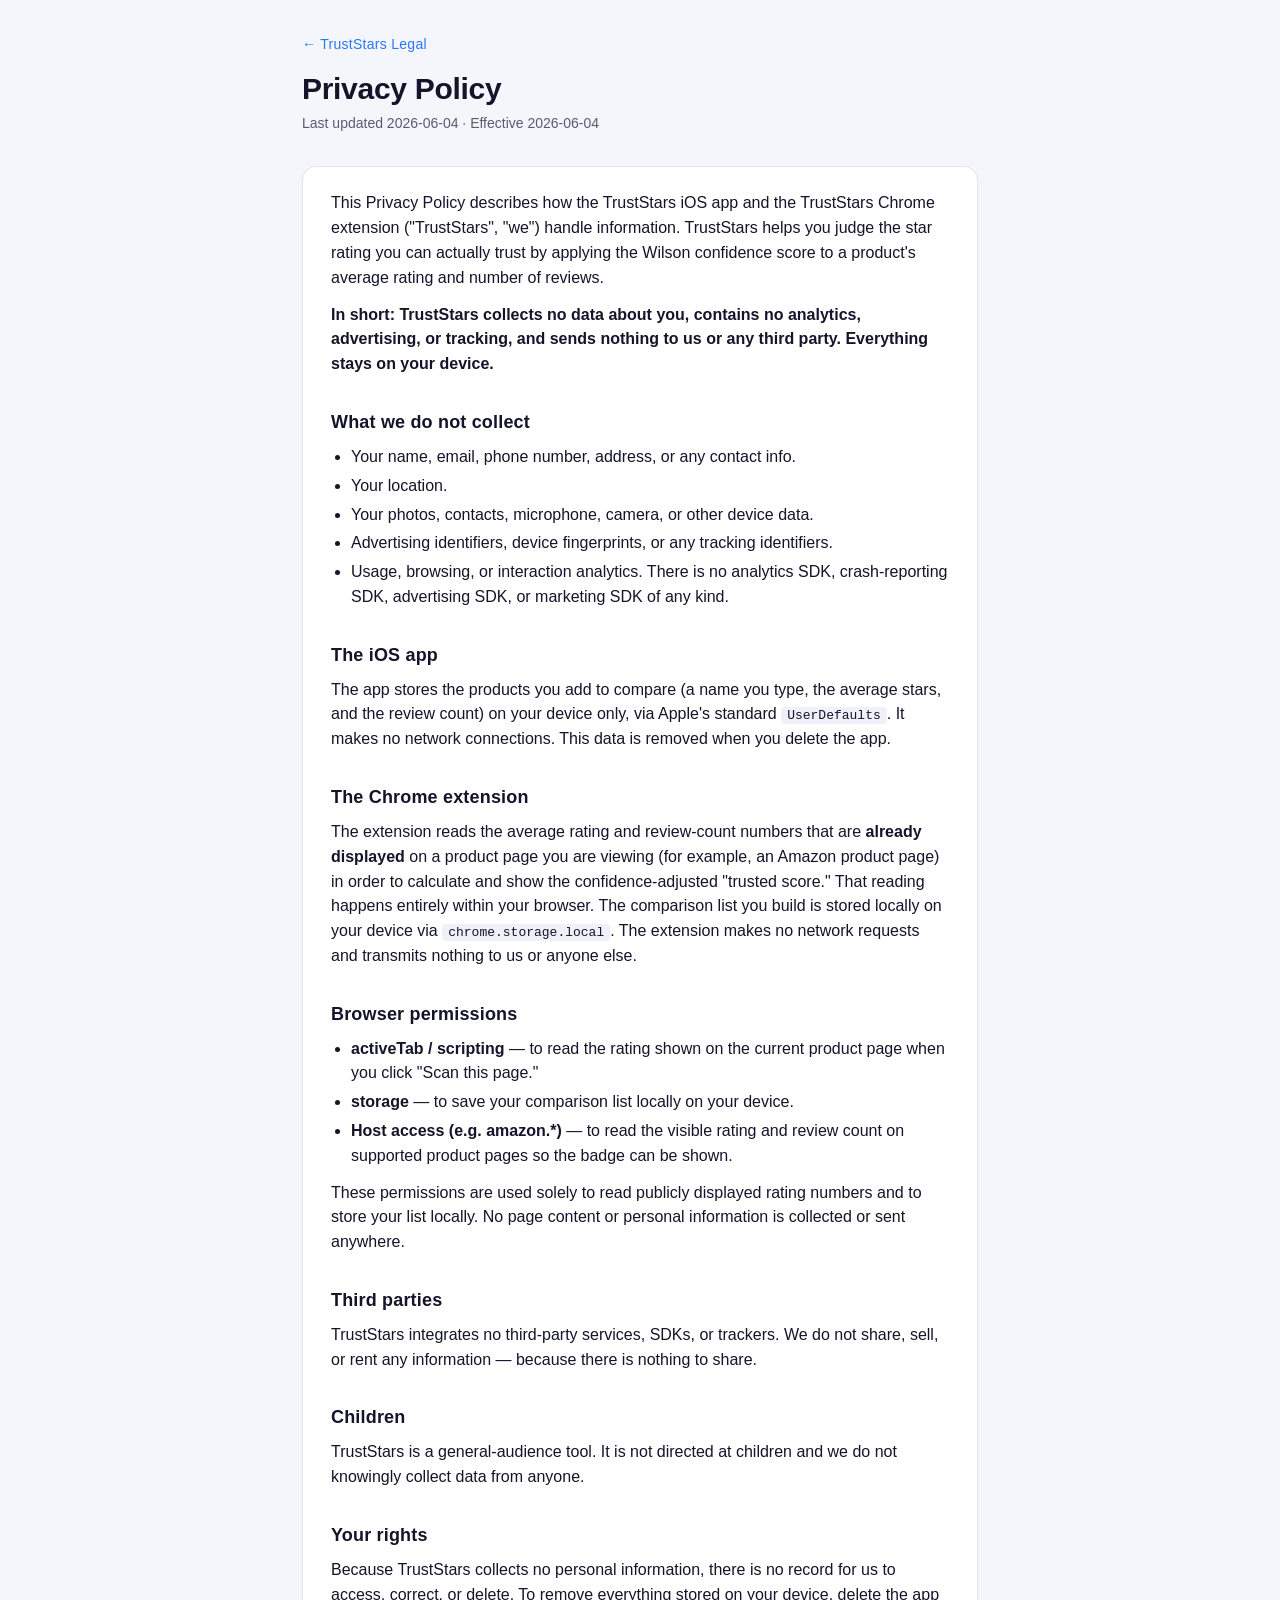
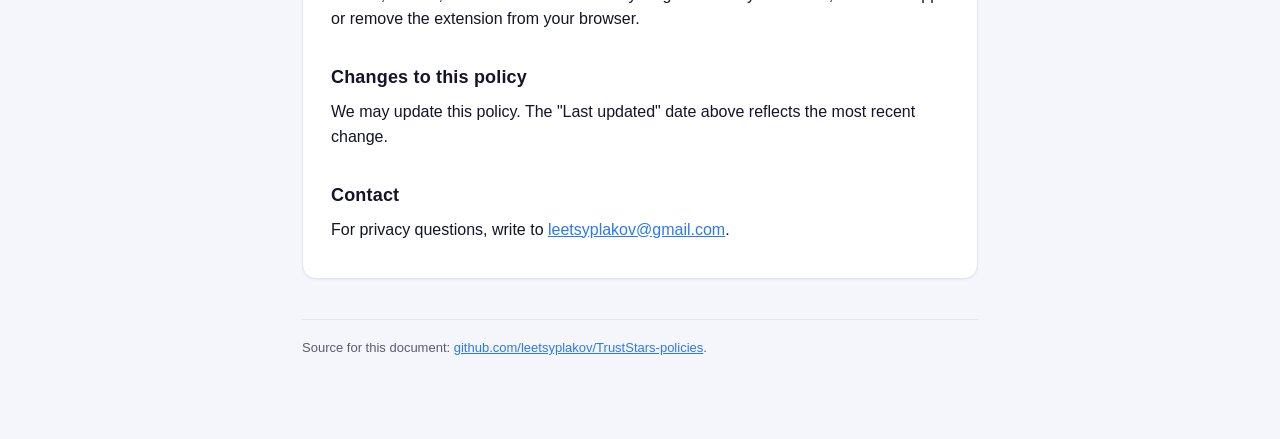
==== privacy.html @ 1eb6f5e9 "TrustStars legal: privacy policy and terms Static GitHub Pages site for the TrustStars app + Chrome " ====
<!doctype html>
<html lang="en">
<head>
<meta charset="utf-8" />
<meta name="viewport" content="width=device-width, initial-scale=1" />
<title>TrustStars — Privacy Policy</title>
<link rel="stylesheet" href="style.css" />
</head>
<body>
<div class="wrap">
    <header>
        <a href="./">← TrustStars Legal</a>
        <h1>Privacy Policy</h1>
        <p class="lede">Last updated 2026-06-04 · Effective 2026-06-04</p>
    </header>

    <div class="card">
        <p>This Privacy Policy describes how the TrustStars iOS app and the TrustStars Chrome
        extension ("TrustStars", "we") handle information. TrustStars helps you judge the star rating you
        can actually trust by applying the Wilson confidence score to a product's average rating and
        number of reviews.</p>

        <p><strong>In short: TrustStars collects no data about you, contains no analytics, advertising,
        or tracking, and sends nothing to us or any third party. Everything stays on your device.</strong></p>

        <h2>What we do not collect</h2>
        <ul>
            <li>Your name, email, phone number, address, or any contact info.</li>
            <li>Your location.</li>
            <li>Your photos, contacts, microphone, camera, or other device data.</li>
            <li>Advertising identifiers, device fingerprints, or any tracking identifiers.</li>
            <li>Usage, browsing, or interaction analytics. There is no analytics SDK, crash-reporting
                SDK, advertising SDK, or marketing SDK of any kind.</li>
        </ul>

        <h2>The iOS app</h2>
        <p>The app stores the products you add to compare (a name you type, the average stars, and the
        review count) on your device only, via Apple's standard <code>UserDefaults</code>. It makes no
        network connections. This data is removed when you delete the app.</p>

        <h2>The Chrome extension</h2>
        <p>The extension reads the average rating and review-count numbers that are <strong>already
        displayed</strong> on a product page you are viewing (for example, an Amazon product page) in
        order to calculate and show the confidence-adjusted "trusted score." That reading happens
        entirely within your browser. The comparison list you build is stored locally on your device via
        <code>chrome.storage.local</code>. The extension makes no network requests and transmits nothing
        to us or anyone else.</p>

        <h2>Browser permissions</h2>
        <ul>
            <li><strong>activeTab / scripting</strong> — to read the rating shown on the current product
                page when you click "Scan this page."</li>
            <li><strong>storage</strong> — to save your comparison list locally on your device.</li>
            <li><strong>Host access (e.g. amazon.*)</strong> — to read the visible rating and review
                count on supported product pages so the badge can be shown.</li>
        </ul>
        <p>These permissions are used solely to read publicly displayed rating numbers and to store your
        list locally. No page content or personal information is collected or sent anywhere.</p>

        <h2>Third parties</h2>
        <p>TrustStars integrates no third-party services, SDKs, or trackers. We do not share, sell, or
        rent any information — because there is nothing to share.</p>

        <h2>Children</h2>
        <p>TrustStars is a general-audience tool. It is not directed at children and we do not knowingly
        collect data from anyone.</p>

        <h2>Your rights</h2>
        <p>Because TrustStars collects no personal information, there is no record for us to access,
        correct, or delete. To remove everything stored on your device, delete the app or remove the
        extension from your browser.</p>

        <h2>Changes to this policy</h2>
        <p>We may update this policy. The "Last updated" date above reflects the most recent change.</p>

        <h2>Contact</h2>
        <p>For privacy questions, write to
        <a href="mailto:leetsyplakov@gmail.com">leetsyplakov@gmail.com</a>.</p>
    </div>

    <footer>
        Source for this document:
        <a href="https://github.com/leetsyplakov/TrustStars-policies/blob/main/privacy.html" target="_blank" rel="noopener">github.com/leetsyplakov/TrustStars-policies</a>.
    </footer>
</div>
</body>
</html>
---- style.css ----
:root {
    --bg: #f5f6fb;
    --card: #ffffff;
    --text: #14142a;
    --muted: #5a5a72;
    --accent: #2a78f5;
    --star: #f0a500;
    --border: #e3e6ec;
    --code-bg: #eef1f8;
}

@media (prefers-color-scheme: dark) {
    :root {
        --bg: #0f1426;
        --card: #1a2138;
        --text: #ecedf6;
        --muted: #a3a8bd;
        --accent: #6fa8ff;
        --star: #ffc73a;
        --border: #2a3350;
        --code-bg: #1f2742;
    }
}

* { box-sizing: border-box; }
html { -webkit-text-size-adjust: 100%; }
body {
    margin: 0;
    background: var(--bg);
    color: var(--text);
    font: 16px/1.55 -apple-system, BlinkMacSystemFont, "SF Pro Text", Helvetica, Arial, sans-serif;
}
.wrap { max-width: 720px; margin: 0 auto; padding: 32px 22px 80px; }
header { margin-bottom: 32px; }
header a { color: var(--accent); text-decoration: none; font-size: 14px; letter-spacing: 0.02em; }
.brand { font-size: 22px; }
.brand .star { color: var(--star); }
h1 { font-size: 30px; line-height: 1.2; margin: 14px 0 6px; letter-spacing: -0.01em; }
.lede { color: var(--muted); margin: 0 0 28px; font-size: 14px; }
h2 { font-size: 18px; margin: 32px 0 8px; letter-spacing: 0.01em; }
p, ul { margin: 0 0 12px; }
ul { padding-left: 20px; }
li { margin: 4px 0; }
a { color: var(--accent); }
strong { color: var(--text); }
.card {
    background: var(--card); border: 1px solid var(--border); border-radius: 14px;
    padding: 24px 28px; box-shadow: 0 1px 2px rgba(20, 20, 42, 0.05);
}
code { background: var(--code-bg); padding: 1px 6px; border-radius: 4px; font: 13px/1.5 "SF Mono", Menlo, monospace; }
footer { margin-top: 40px; padding-top: 18px; border-top: 1px solid var(--border); color: var(--muted); font-size: 13px; }
footer a { color: var(--accent); }
.list-card {
    display: block; padding: 18px 22px; margin-top: 14px;
    background: var(--card); border: 1px solid var(--border); border-radius: 12px;
    text-decoration: none; color: var(--text);
    transition: transform 0.1s ease, box-shadow 0.1s ease;
}
.list-card:hover { transform: translateY(-1px); box-shadow: 0 4px 14px rgba(42, 120, 245, 0.12); }
.list-card h3 { margin: 0 0 4px; font-size: 17px; color: var(--accent); }
.list-card p { margin: 0; color: var(--muted); font-size: 14px; }
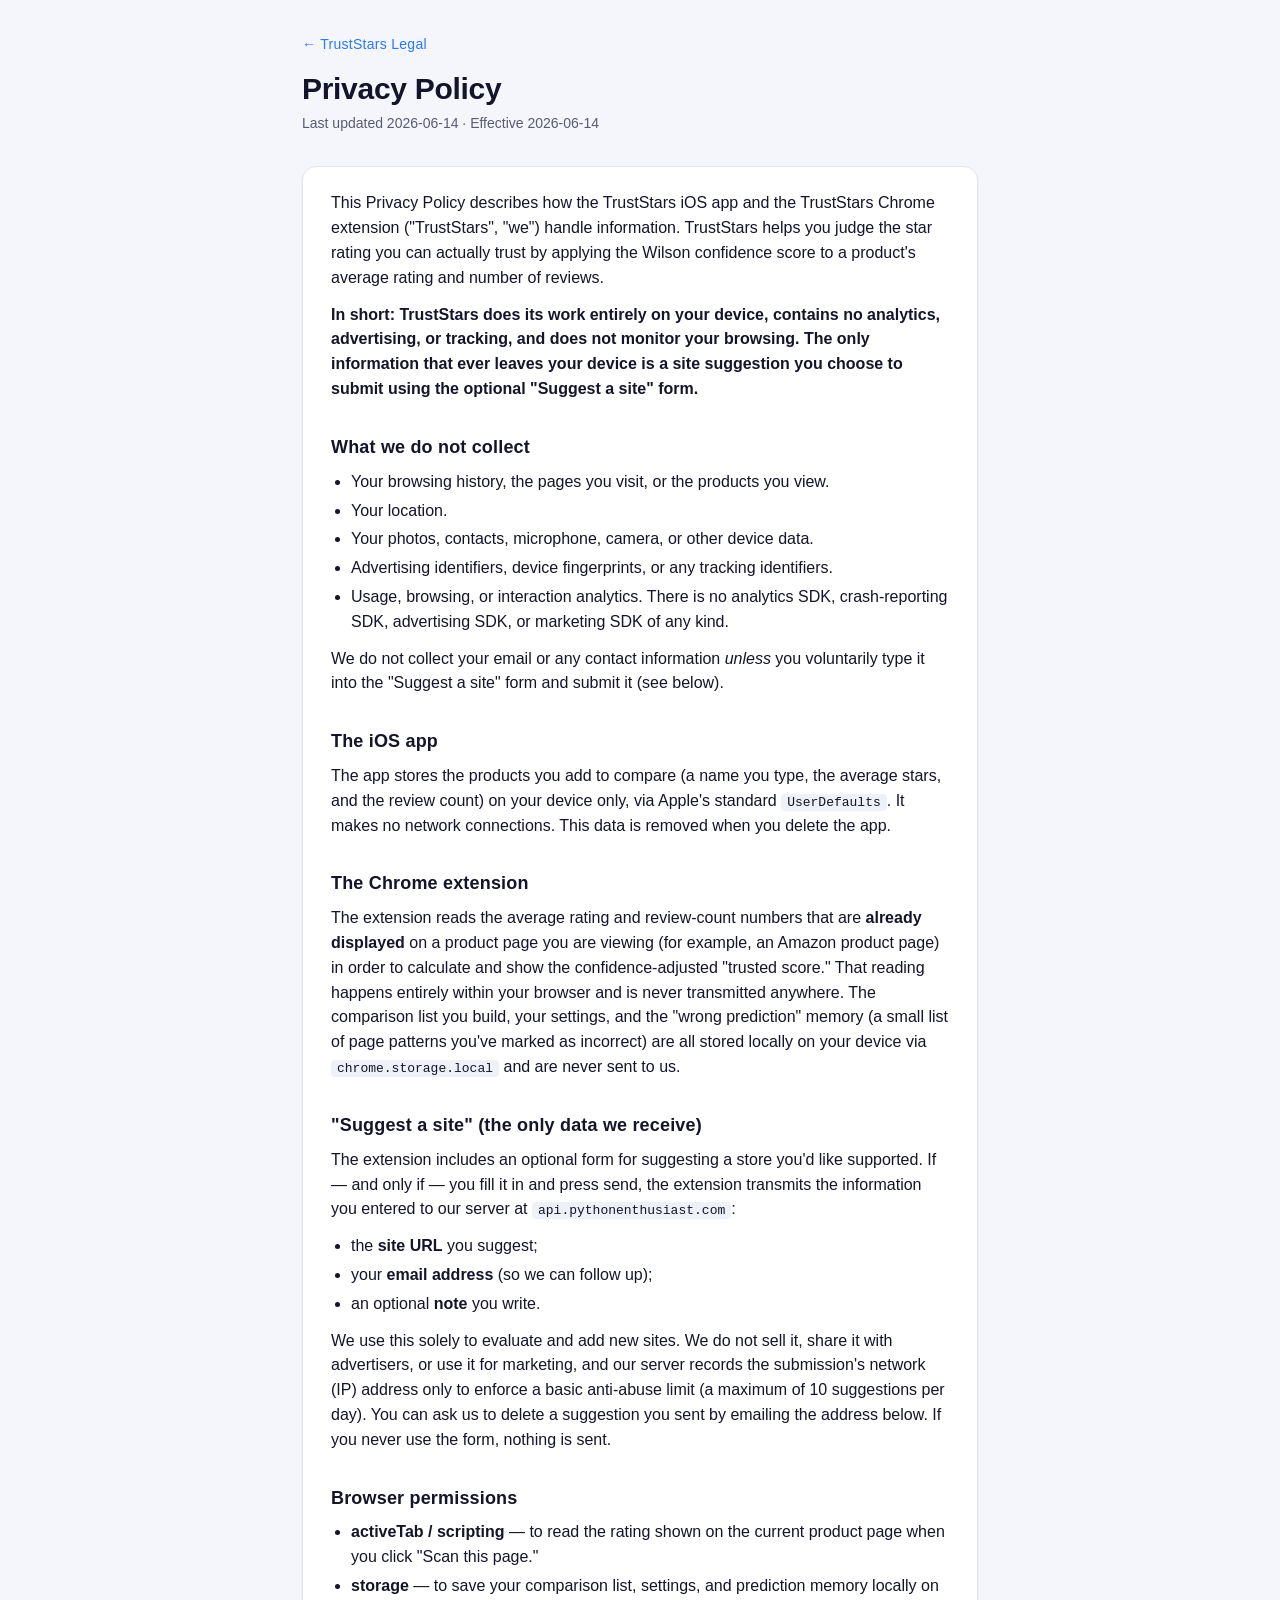
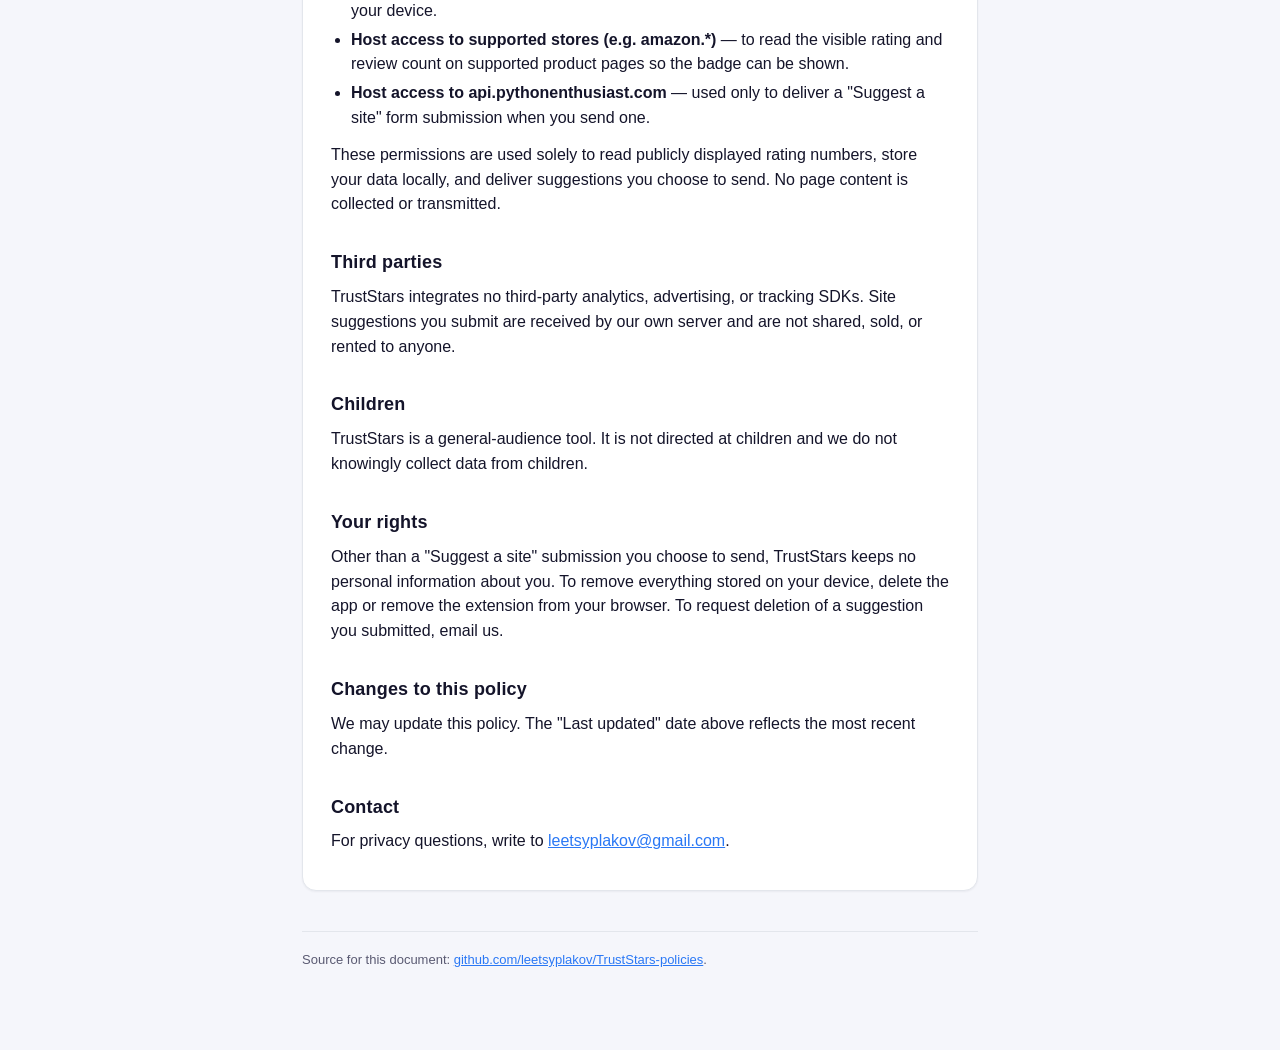
==== commit f1d4b865: "Add Supported Sites page; publish updated privacy policy Co-Authored-By: Claude Opus 4.8 <noreply@an" ====
--- a/privacy.html
+++ b/privacy.html
@@ -11,7 +11,7 @@
     <header>
         <a href="./">← TrustStars Legal</a>
         <h1>Privacy Policy</h1>
-        <p class="lede">Last updated 2026-06-04 · Effective 2026-06-04</p>
+        <p class="lede">Last updated 2026-06-14 · Effective 2026-06-14</p>
     </header>
 
     <div class="card">
@@ -20,18 +20,22 @@
         can actually trust by applying the Wilson confidence score to a product's average rating and
         number of reviews.</p>
 
-        <p><strong>In short: TrustStars collects no data about you, contains no analytics, advertising,
-        or tracking, and sends nothing to us or any third party. Everything stays on your device.</strong></p>
+        <p><strong>In short: TrustStars does its work entirely on your device, contains no analytics,
+        advertising, or tracking, and does not monitor your browsing. The only information that ever
+        leaves your device is a site suggestion you choose to submit using the optional
+        "Suggest a site" form.</strong></p>
 
         <h2>What we do not collect</h2>
         <ul>
-            <li>Your name, email, phone number, address, or any contact info.</li>
+            <li>Your browsing history, the pages you visit, or the products you view.</li>
             <li>Your location.</li>
             <li>Your photos, contacts, microphone, camera, or other device data.</li>
             <li>Advertising identifiers, device fingerprints, or any tracking identifiers.</li>
             <li>Usage, browsing, or interaction analytics. There is no analytics SDK, crash-reporting
                 SDK, advertising SDK, or marketing SDK of any kind.</li>
         </ul>
+        <p>We do not collect your email or any contact information <em>unless</em> you voluntarily type it
+        into the "Suggest a site" form and submit it (see below).</p>
 
         <h2>The iOS app</h2>
         <p>The app stores the products you add to compare (a name you type, the average stars, and the
@@ -42,33 +46,51 @@
         <p>The extension reads the average rating and review-count numbers that are <strong>already
         displayed</strong> on a product page you are viewing (for example, an Amazon product page) in
         order to calculate and show the confidence-adjusted "trusted score." That reading happens
-        entirely within your browser. The comparison list you build is stored locally on your device via
-        <code>chrome.storage.local</code>. The extension makes no network requests and transmits nothing
-        to us or anyone else.</p>
+        entirely within your browser and is never transmitted anywhere. The comparison list you build,
+        your settings, and the "wrong prediction" memory (a small list of page patterns you've marked as
+        incorrect) are all stored locally on your device via <code>chrome.storage.local</code> and are
+        never sent to us.</p>
+
+        <h2>"Suggest a site" (the only data we receive)</h2>
+        <p>The extension includes an optional form for suggesting a store you'd like supported. If — and
+        only if — you fill it in and press send, the extension transmits the information you entered to
+        our server at <code>api.pythonenthusiast.com</code>:</p>
+        <ul>
+            <li>the <strong>site URL</strong> you suggest;</li>
+            <li>your <strong>email address</strong> (so we can follow up);</li>
+            <li>an optional <strong>note</strong> you write.</li>
+        </ul>
+        <p>We use this solely to evaluate and add new sites. We do not sell it, share it with advertisers,
+        or use it for marketing, and our server records the submission's network (IP) address only to
+        enforce a basic anti-abuse limit (a maximum of 10 suggestions per day). You can ask us to delete a
+        suggestion you sent by emailing the address below. If you never use the form, nothing is sent.</p>
 
         <h2>Browser permissions</h2>
         <ul>
             <li><strong>activeTab / scripting</strong> — to read the rating shown on the current product
                 page when you click "Scan this page."</li>
-            <li><strong>storage</strong> — to save your comparison list locally on your device.</li>
-            <li><strong>Host access (e.g. amazon.*)</strong> — to read the visible rating and review
-                count on supported product pages so the badge can be shown.</li>
+            <li><strong>storage</strong> — to save your comparison list, settings, and prediction memory
+                locally on your device.</li>
+            <li><strong>Host access to supported stores (e.g. amazon.*)</strong> — to read the visible
+                rating and review count on supported product pages so the badge can be shown.</li>
+            <li><strong>Host access to api.pythonenthusiast.com</strong> — used only to deliver a
+                "Suggest a site" form submission when you send one.</li>
         </ul>
-        <p>These permissions are used solely to read publicly displayed rating numbers and to store your
-        list locally. No page content or personal information is collected or sent anywhere.</p>
+        <p>These permissions are used solely to read publicly displayed rating numbers, store your data
+        locally, and deliver suggestions you choose to send. No page content is collected or transmitted.</p>
 
         <h2>Third parties</h2>
-        <p>TrustStars integrates no third-party services, SDKs, or trackers. We do not share, sell, or
-        rent any information — because there is nothing to share.</p>
+        <p>TrustStars integrates no third-party analytics, advertising, or tracking SDKs. Site suggestions
+        you submit are received by our own server and are not shared, sold, or rented to anyone.</p>
 
         <h2>Children</h2>
         <p>TrustStars is a general-audience tool. It is not directed at children and we do not knowingly
-        collect data from anyone.</p>
+        collect data from children.</p>
 
         <h2>Your rights</h2>
-        <p>Because TrustStars collects no personal information, there is no record for us to access,
-        correct, or delete. To remove everything stored on your device, delete the app or remove the
-        extension from your browser.</p>
+        <p>Other than a "Suggest a site" submission you choose to send, TrustStars keeps no personal
+        information about you. To remove everything stored on your device, delete the app or remove the
+        extension from your browser. To request deletion of a suggestion you submitted, email us.</p>
 
         <h2>Changes to this policy</h2>
         <p>We may update this policy. The "Last updated" date above reflects the most recent change.</p>
--- a/style.css
+++ b/style.css
@@ -59,3 +59,9 @@
 .list-card:hover { transform: translateY(-1px); box-shadow: 0 4px 14px rgba(42, 120, 245, 0.12); }
 .list-card h3 { margin: 0 0 4px; font-size: 17px; color: var(--accent); }
 .list-card p { margin: 0; color: var(--muted); font-size: 14px; }
+.sites { width: 100%; border-collapse: collapse; margin: 8px 0 4px; font-size: 14px; }
+.sites th, .sites td { text-align: left; padding: 9px 10px; border-bottom: 1px solid var(--border); vertical-align: top; }
+.sites th { color: var(--muted); font-size: 11px; text-transform: uppercase; letter-spacing: 0.06em; }
+.sites td:first-child { font-weight: 600; white-space: nowrap; padding-right: 18px; }
+.sites code { font-size: 12px; }
+.note { color: var(--muted); font-size: 13px; margin-top: 14px; }
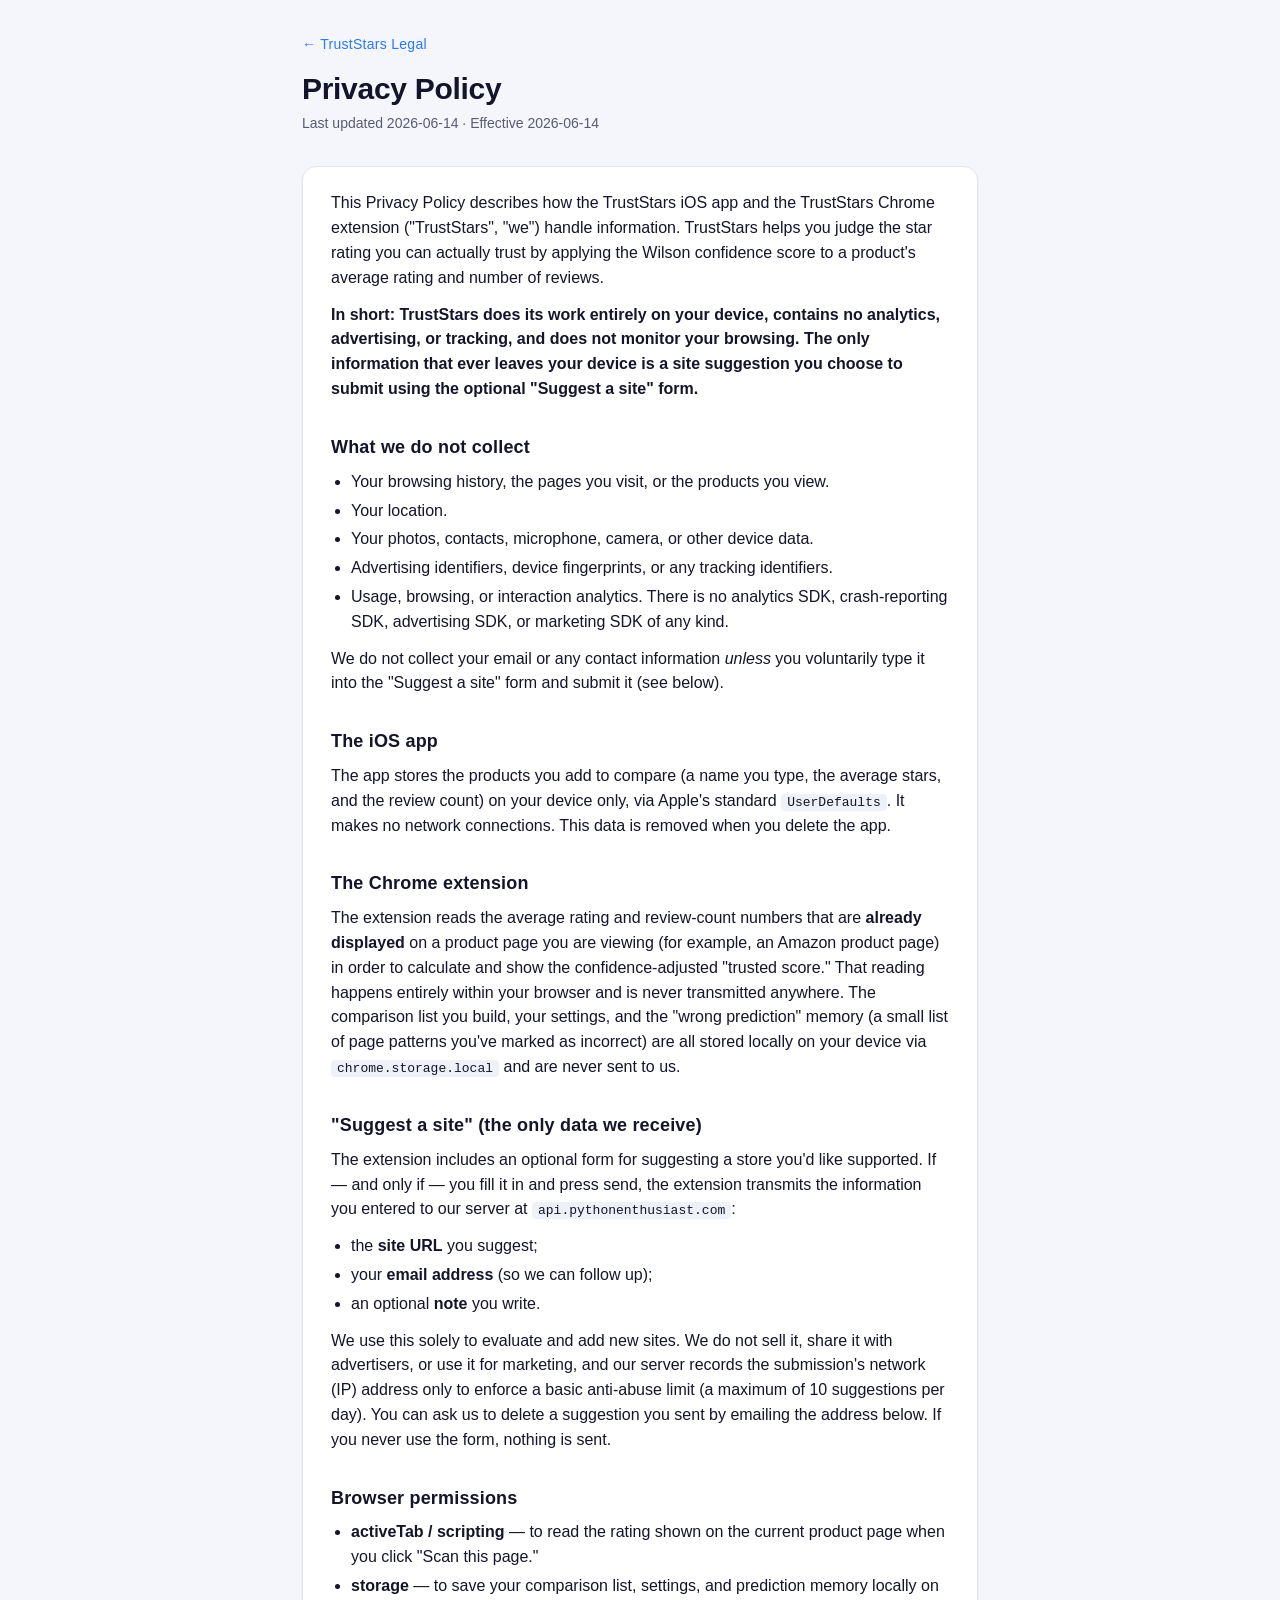
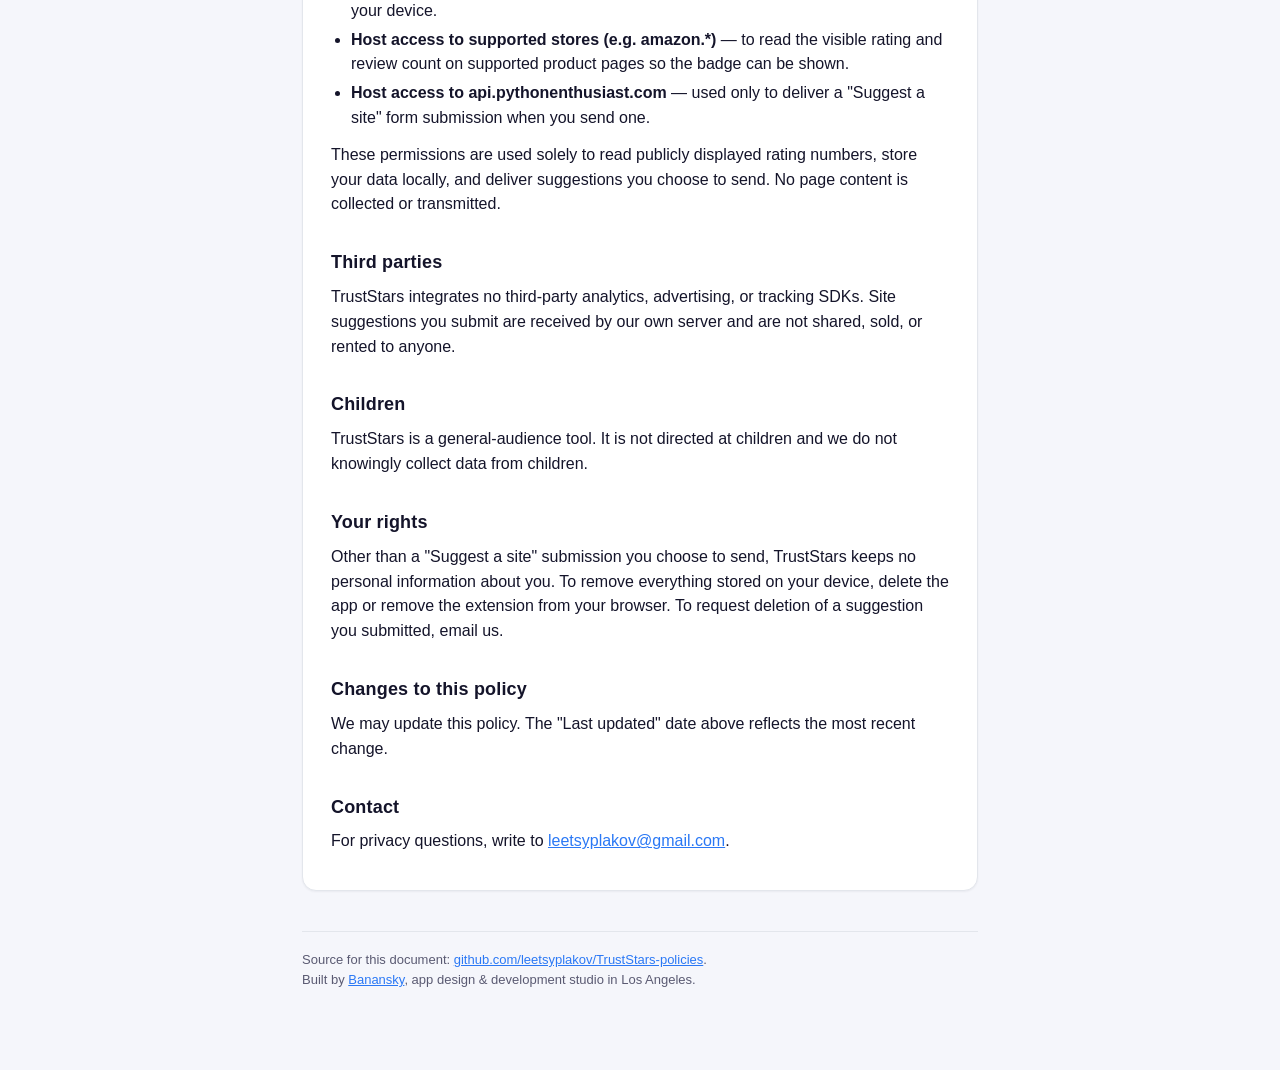
==== commit dfe38b24: "Footer: link to Banansky (app studio behind the app)" ====
--- a/privacy.html
+++ b/privacy.html
@@ -103,6 +103,8 @@
     <footer>
         Source for this document:
         <a href="https://github.com/leetsyplakov/TrustStars-policies/blob/main/privacy.html" target="_blank" rel="noopener">github.com/leetsyplakov/TrustStars-policies</a>.
+    
+        <br>Built by <a href="https://banansky.com/">Banansky</a>, app design &amp; development studio in Los Angeles.
     </footer>
 </div>
 </body>
